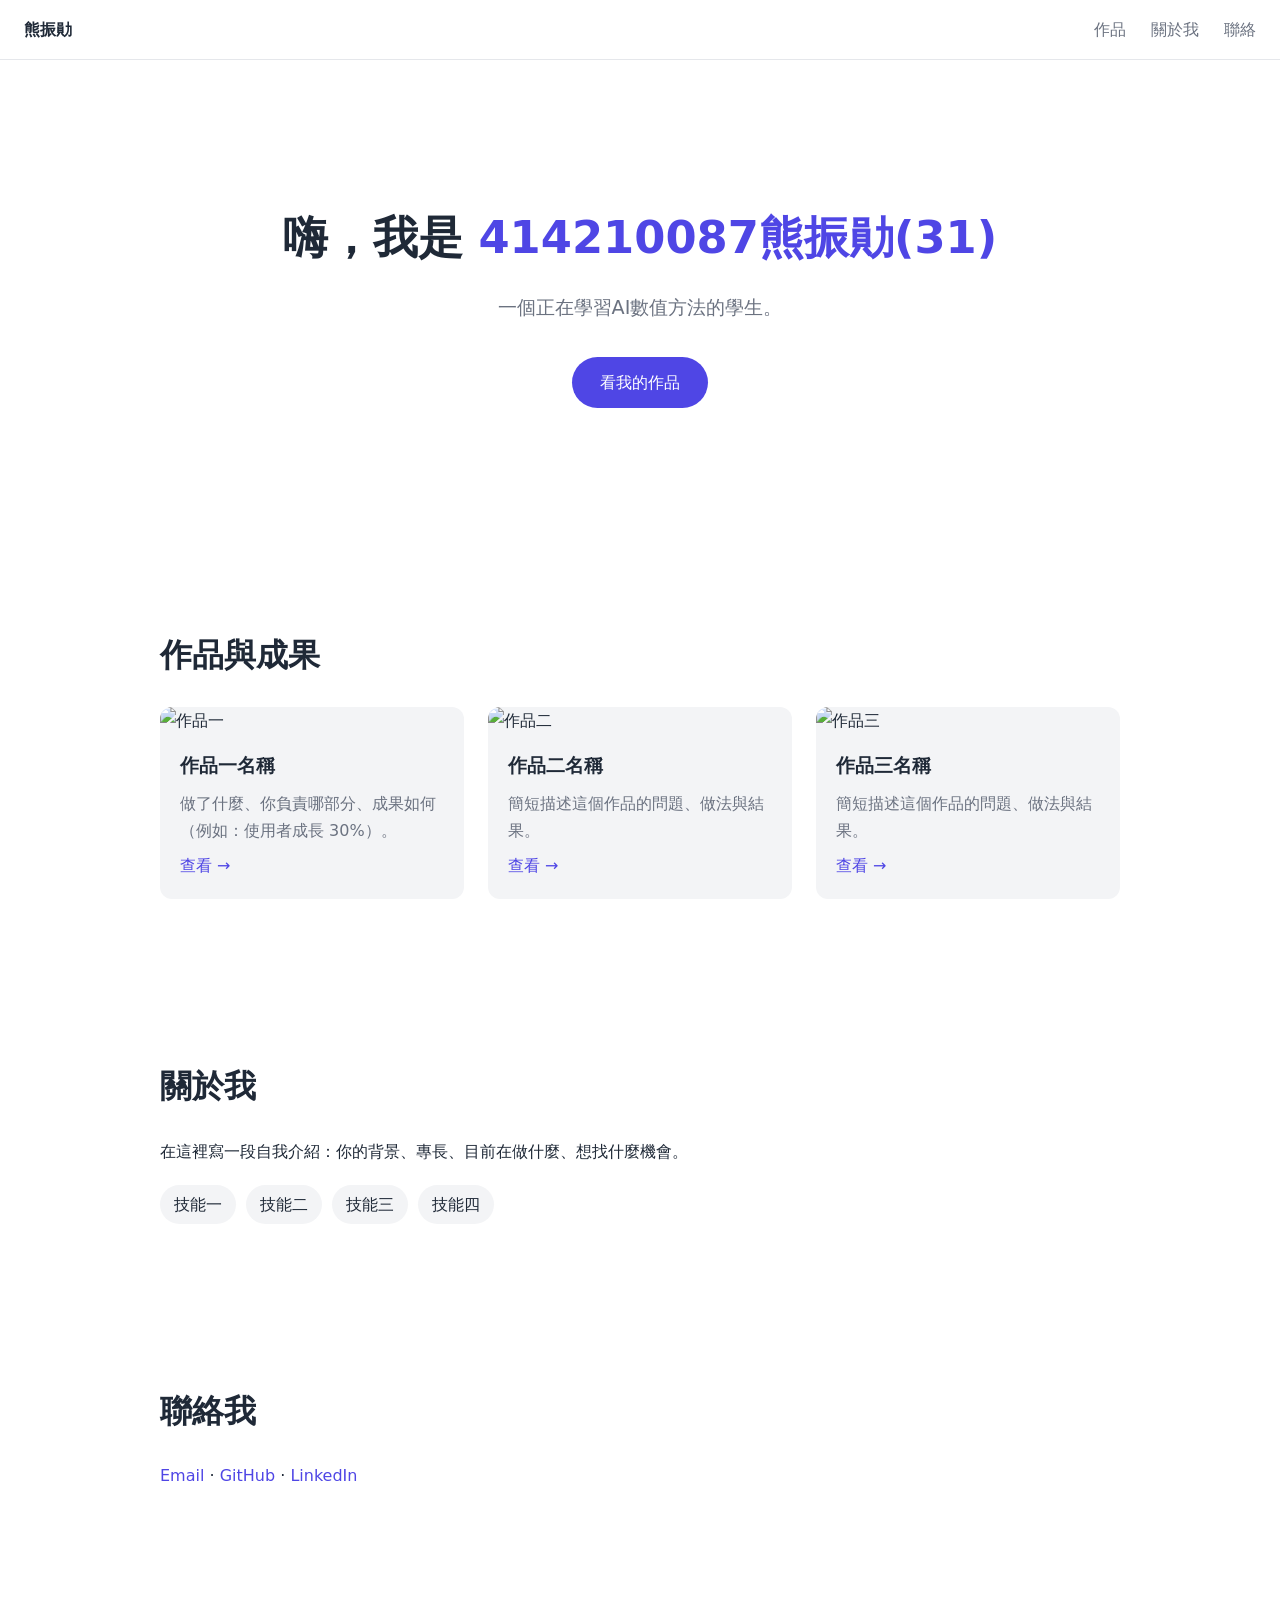
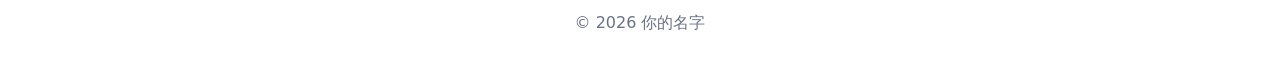
==== index.html @ 38b30c77 "第一版個人網頁" ====
<!DOCTYPE html>
<html lang="zh-Hant">
<head>
  <meta charset="UTF-8">
  <meta name="viewport" content="width=device-width, initial-scale=1.0">
  <title>熊振勛｜個人成果</title>
  <link rel="stylesheet" href="style.css">
</head>
<body>

  <!-- 導覽列 -->
  <header class="nav">
    <a href="#" class="logo">熊振勛</a>
    <nav>
      <a href="#projects">作品</a>
      <a href="#about">關於我</a>
      <a href="#contact">聯絡</a>
    </nav>
  </header>

  <!-- 首頁介紹 -->
  <section class="hero">
    <h1>嗨，我是 <span>414210087熊振勛(31)</span></h1>
    <p>一個正在學習AI數值方法的學生。</p>
    <a href="#projects" class="btn">看我的作品</a>
  </section>

  <!-- 作品 -->
  <section id="projects">
    <h2>作品與成果</h2>
    <div class="grid">

      <article class="card">
        <img src="https://placehold.co/600x400?text=Project+1" alt="作品一">
        <h3>作品一名稱</h3>
        <p>做了什麼、你負責哪部分、成果如何（例如：使用者成長 30%）。</p>
        <a href="#">查看 →</a>
      </article>

      <article class="card">
        <img src="https://placehold.co/600x400?text=Project+2" alt="作品二">
        <h3>作品二名稱</h3>
        <p>簡短描述這個作品的問題、做法與結果。</p>
        <a href="#">查看 →</a>
      </article>

      <article class="card">
        <img src="https://placehold.co/600x400?text=Project+3" alt="作品三">
        <h3>作品三名稱</h3>
        <p>簡短描述這個作品的問題、做法與結果。</p>
        <a href="#">查看 →</a>
      </article>

    </div>
  </section>

  <!-- 關於我 -->
  <section id="about">
    <h2>關於我</h2>
    <p>在這裡寫一段自我介紹：你的背景、專長、目前在做什麼、想找什麼機會。</p>
    <ul class="skills">
      <li>技能一</li>
      <li>技能二</li>
      <li>技能三</li>
      <li>技能四</li>
    </ul>
  </section>

  <!-- 聯絡 -->
  <section id="contact">
    <h2>聯絡我</h2>
    <p>
      <a href="mailto:you@example.com">Email</a> ·
      <a href="https://github.com/">GitHub</a> ·
      <a href="https://linkedin.com/">LinkedIn</a>
    </p>
  </section>

  <footer>© 2026 你的名字</footer>

</body>
</html>
---- style.css ----
/* 主色：改這裡就能換整個網站的顏色 */
:root {
  --main: #4f46e5;
  --text: #1f2937;
  --muted: #6b7280;
  --bg: #ffffff;
  --card: #f3f4f6;
}

* { box-sizing: border-box; margin: 0; padding: 0; }

body {
  font-family: system-ui, "Noto Sans TC", "Microsoft JhengHei", sans-serif;
  color: var(--text);
  background: var(--bg);
  line-height: 1.7;
}

a { color: var(--main); text-decoration: none; }

section {
  max-width: 1000px;
  margin: 0 auto;
  padding: 80px 20px;
}

h2 { font-size: 2rem; margin-bottom: 24px; }

/* 導覽列 */
.nav {
  position: sticky; top: 0;
  display: flex; justify-content: space-between; align-items: center;
  padding: 16px 24px;
  background: rgba(255, 255, 255, 0.9);
  backdrop-filter: blur(8px);
  border-bottom: 1px solid #e5e7eb;
}
.nav .logo { font-weight: 700; color: var(--text); }
.nav nav a { margin-left: 20px; color: var(--muted); }
.nav nav a:hover { color: var(--main); }

/* 首頁介紹 */
.hero { text-align: center; padding-top: 140px; padding-bottom: 140px; }
.hero h1 { font-size: 2.8rem; margin-bottom: 16px; }
.hero h1 span { color: var(--main); }
.hero p { color: var(--muted); font-size: 1.2rem; margin-bottom: 32px; }

.btn {
  display: inline-block;
  padding: 12px 28px;
  background: var(--main);
  color: #fff;
  border-radius: 999px;
}
.btn:hover { opacity: 0.85; }

/* 作品卡片 */
.grid {
  display: grid;
  grid-template-columns: repeat(auto-fit, minmax(260px, 1fr));
  gap: 24px;
}
.card {
  background: var(--card);
  border-radius: 12px;
  overflow: hidden;
  transition: transform 0.2s;
}
.card:hover { transform: translateY(-4px); }
.card img { width: 100%; display: block; }
.card h3, .card p, .card a { padding: 0 20px; }
.card h3 { margin-top: 16px; }
.card p { color: var(--muted); margin: 8px 0; }
.card a { display: block; padding-bottom: 20px; }

/* 技能標籤 */
.skills { list-style: none; display: flex; flex-wrap: wrap; gap: 10px; margin-top: 20px; }
.skills li { background: var(--card); padding: 6px 14px; border-radius: 999px; }

footer { text-align: center; padding: 40px; color: var(--muted); }

/* 手機版 */
@media (max-width: 600px) {
  .hero h1 { font-size: 2rem; }
  .nav nav a { margin-left: 12px; }
}
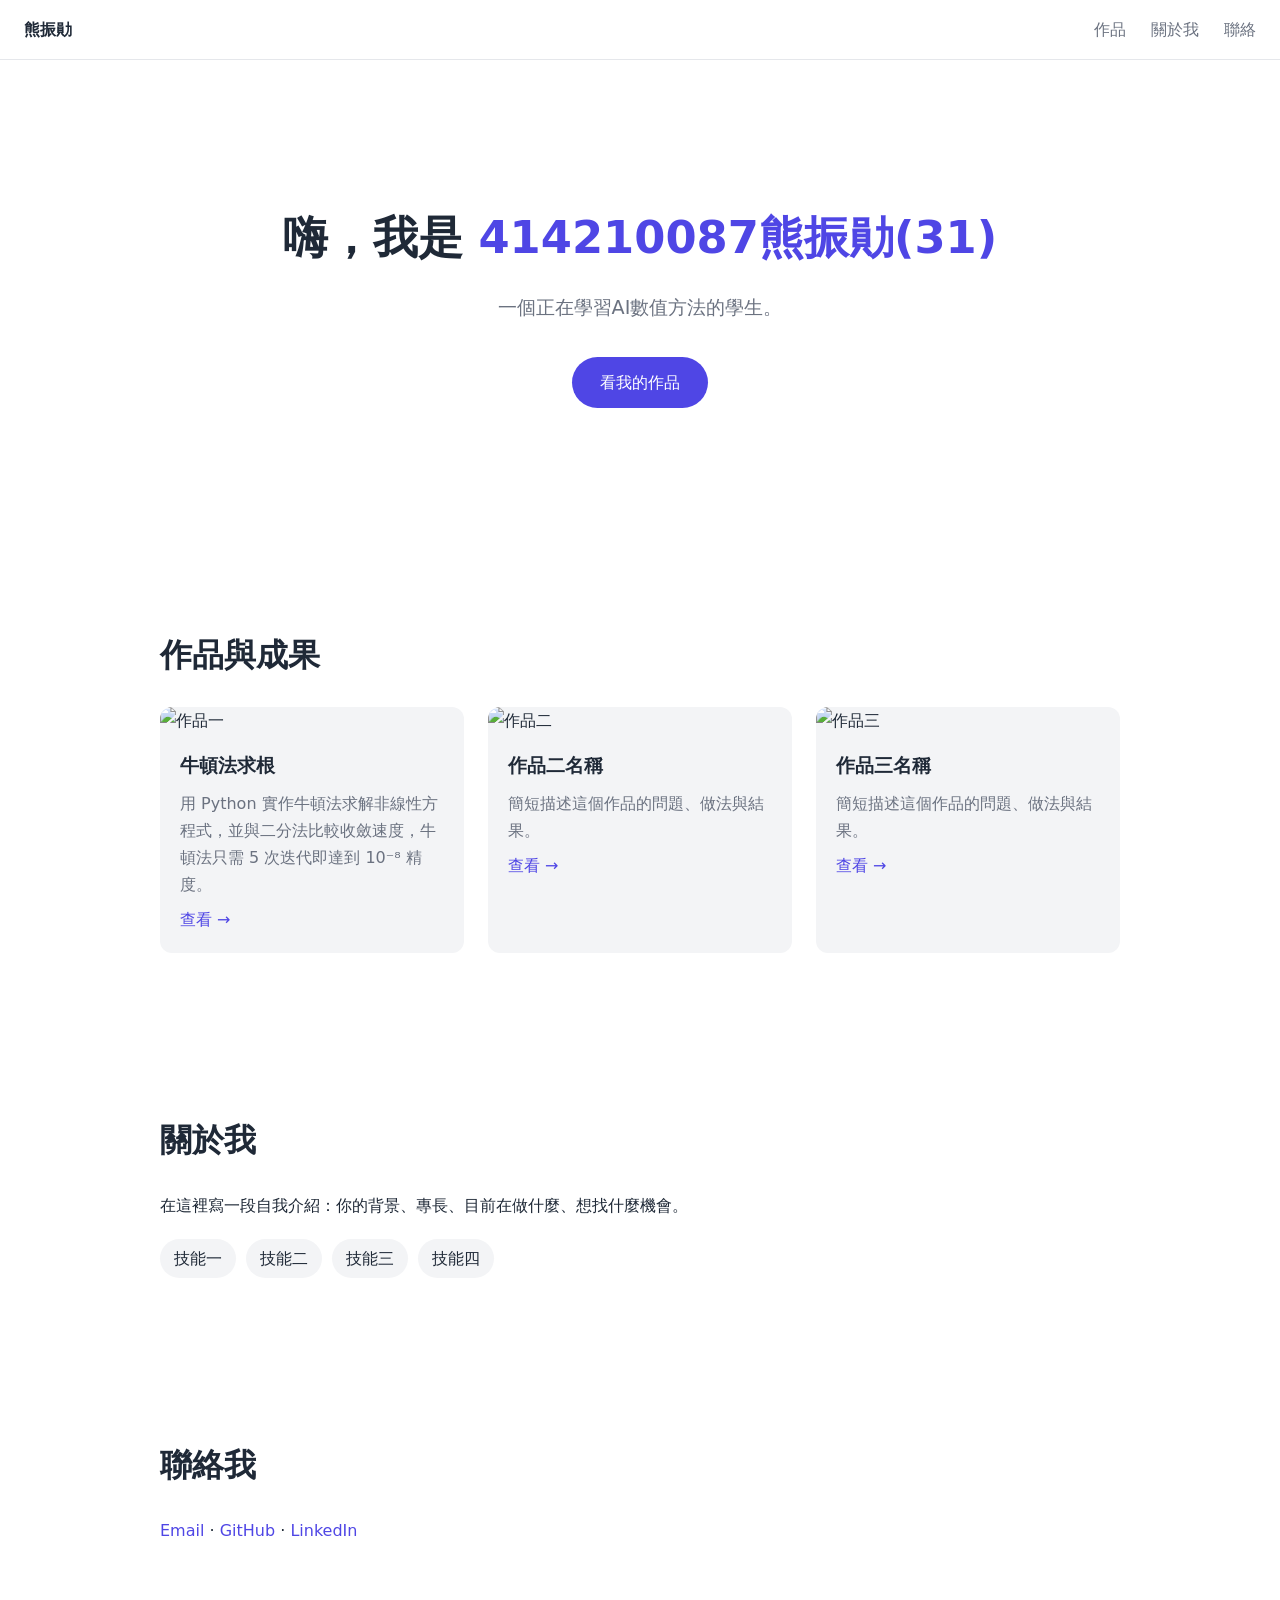
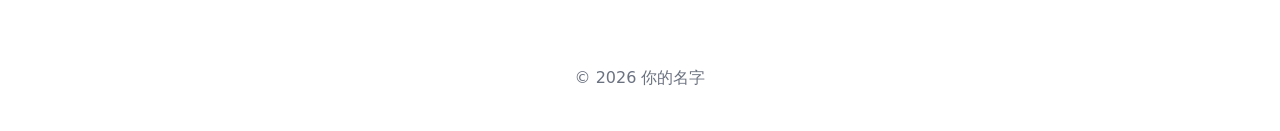
==== commit 7936803b: "新增作品：牛頓法求根" ====
--- a/index.html
+++ b/index.html
@@ -32,8 +32,8 @@
 
       <article class="card">
         <img src="https://placehold.co/600x400?text=Project+1" alt="作品一">
-        <h3>作品一名稱</h3>
-        <p>做了什麼、你負責哪部分、成果如何（例如：使用者成長 30%）。</p>
+        <h3>牛頓法求根</h3>
+        <p>用 Python 實作牛頓法求解非線性方程式，並與二分法比較收斂速度，牛頓法只需 5 次迭代即達到 10⁻⁸ 精度。</p>
         <a href="#">查看 →</a>
       </article>
 
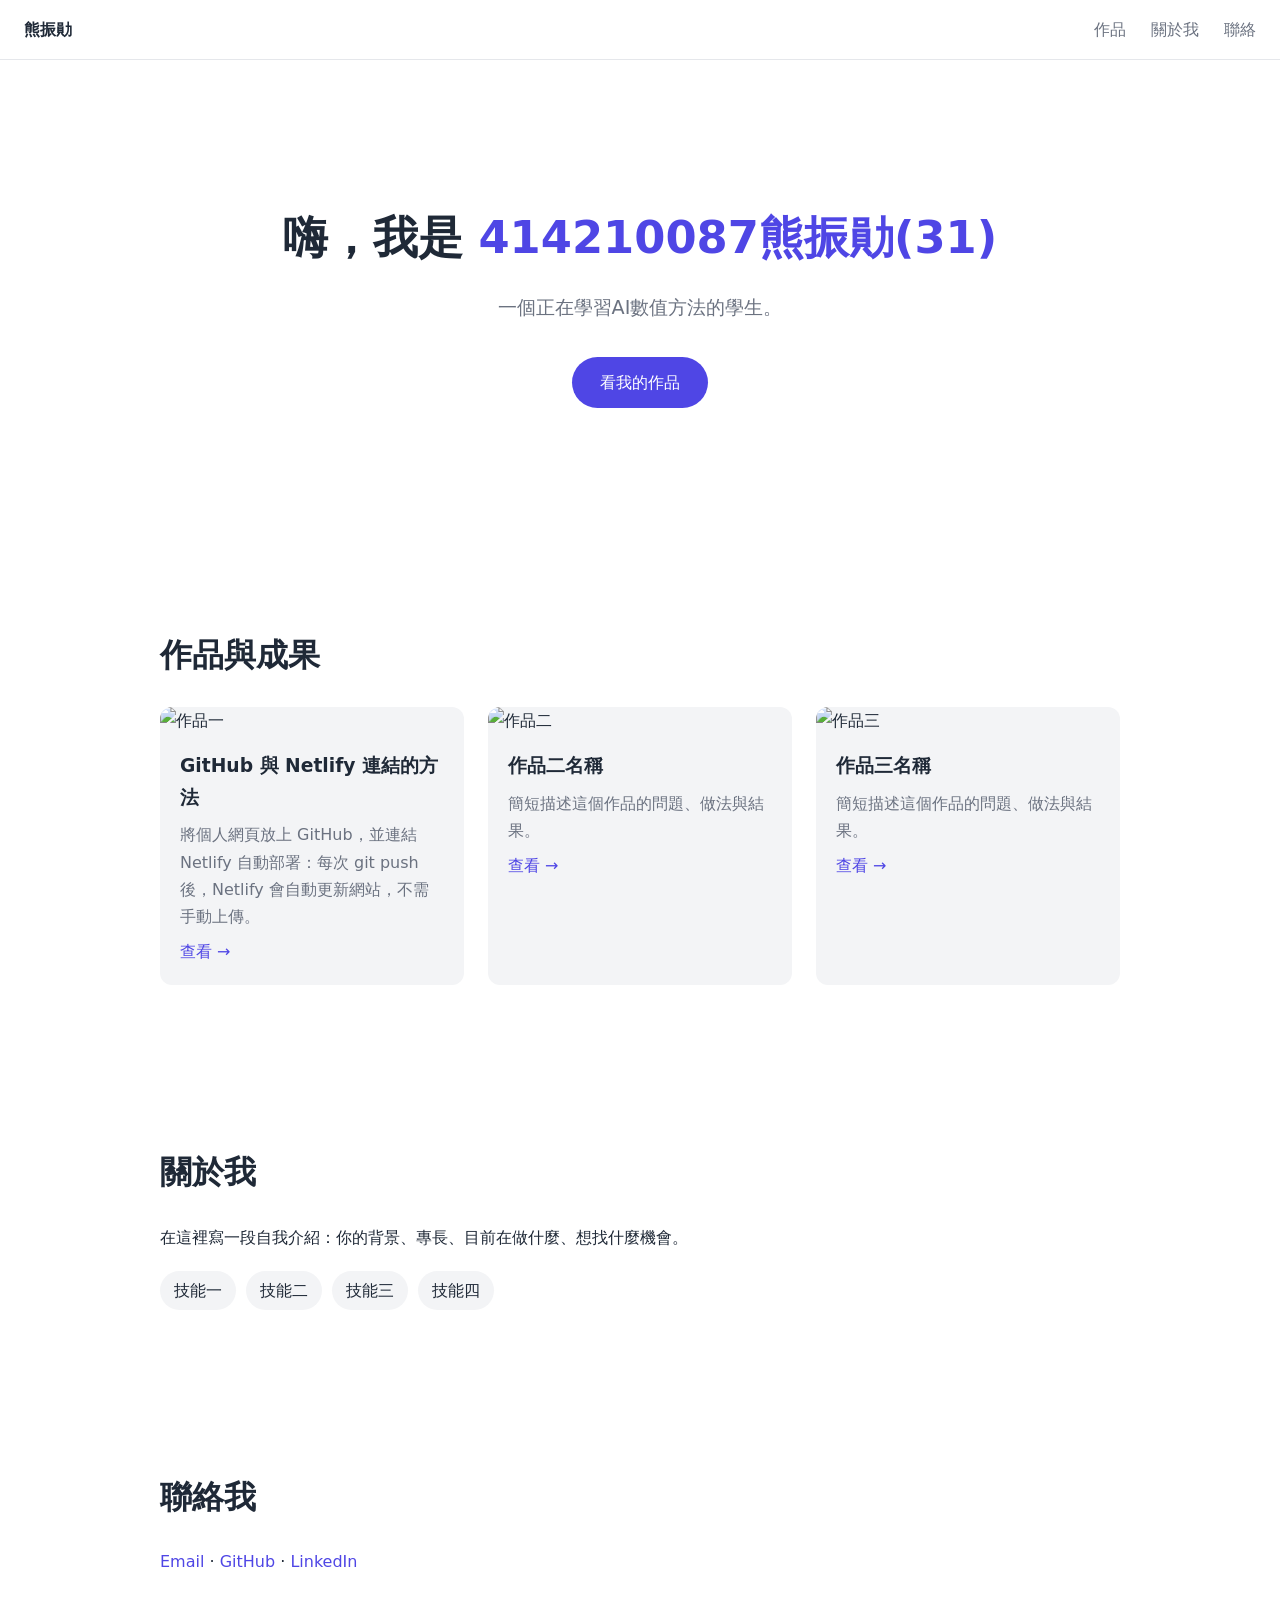
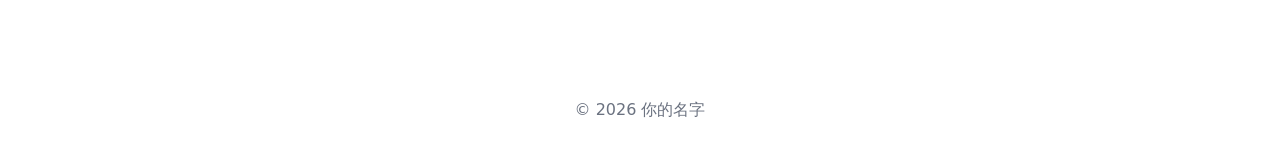
==== commit 9c9515ff: "作品一改為：GitHub 與 Netlify 連結的方法" ====
--- a/index.html
+++ b/index.html
@@ -32,8 +32,8 @@
 
       <article class="card">
         <img src="https://placehold.co/600x400?text=Project+1" alt="作品一">
-        <h3>牛頓法求根</h3>
-        <p>用 Python 實作牛頓法求解非線性方程式，並與二分法比較收斂速度，牛頓法只需 5 次迭代即達到 10⁻⁸ 精度。</p>
+        <h3>GitHub 與 Netlify 連結的方法</h3>
+        <p>將個人網頁放上 GitHub，並連結 Netlify 自動部署：每次 git push 後，Netlify 會自動更新網站，不需手動上傳。</p>
         <a href="#">查看 →</a>
       </article>
 
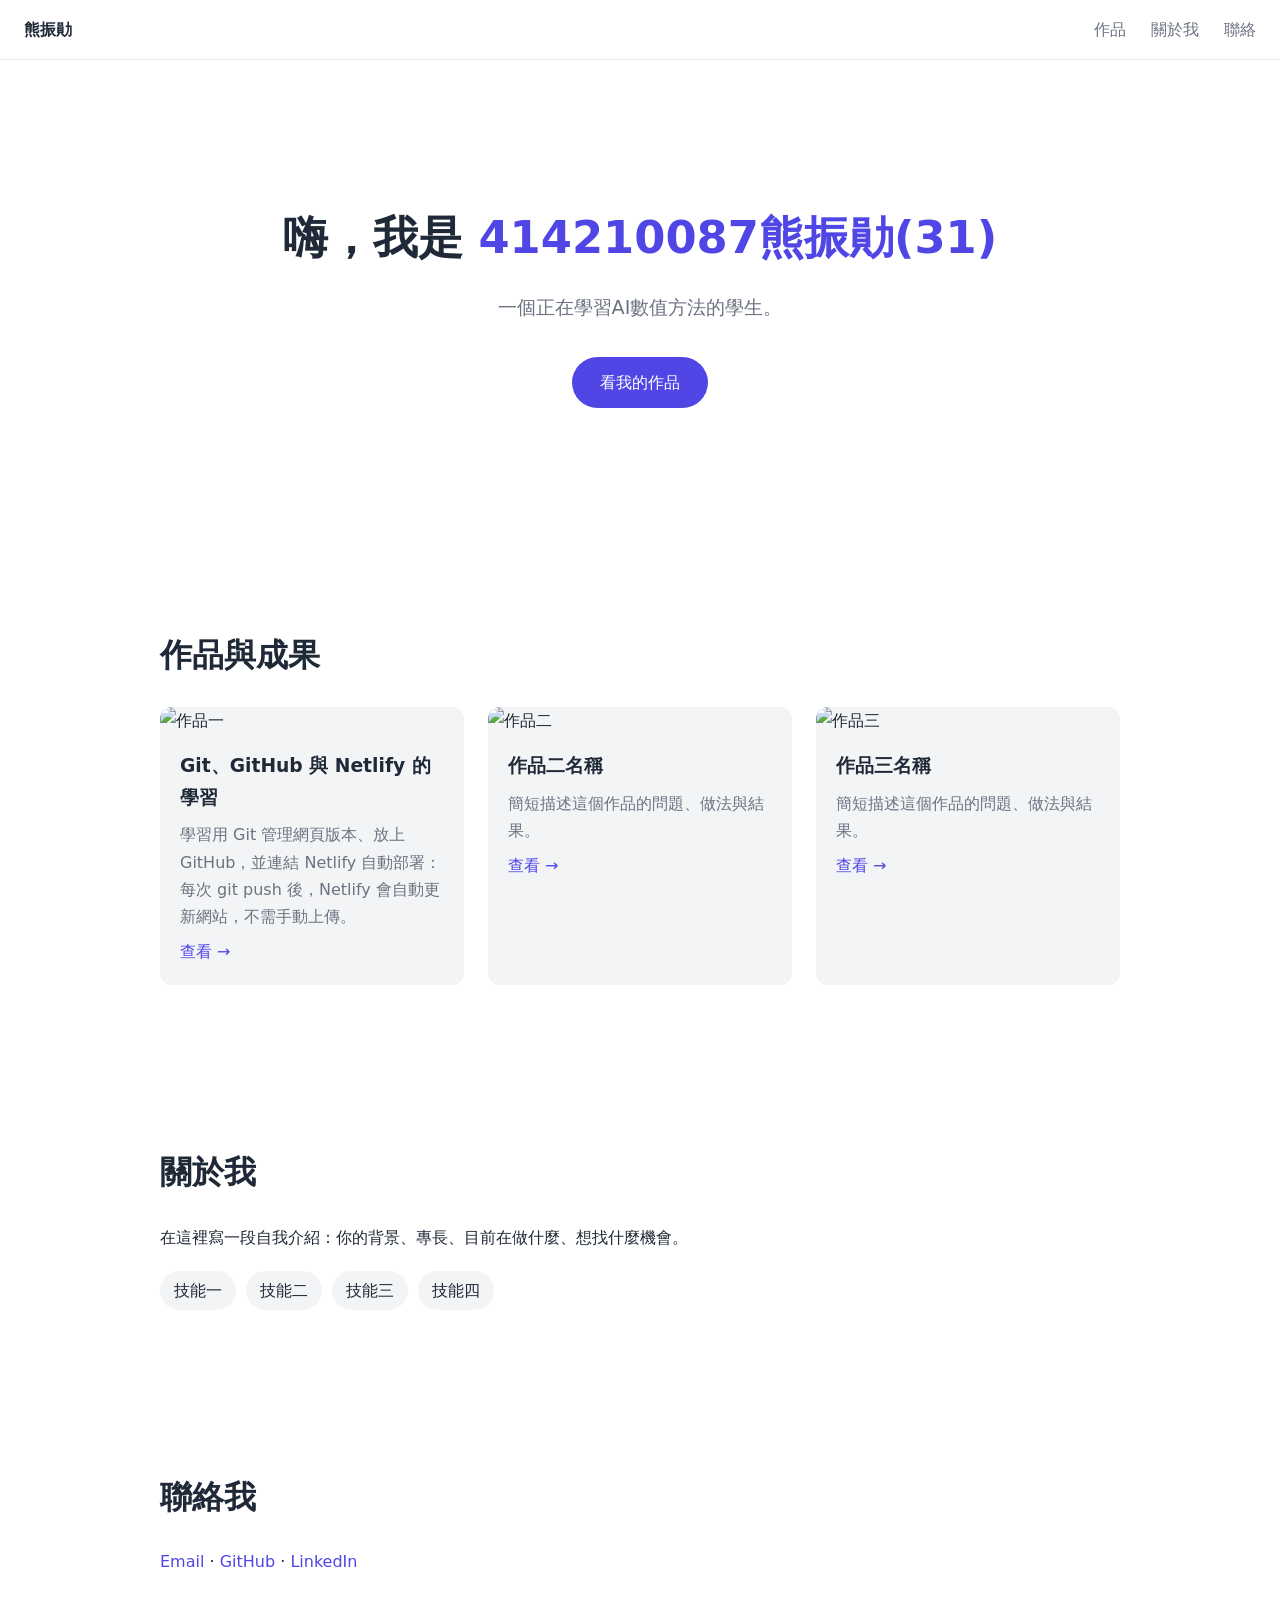
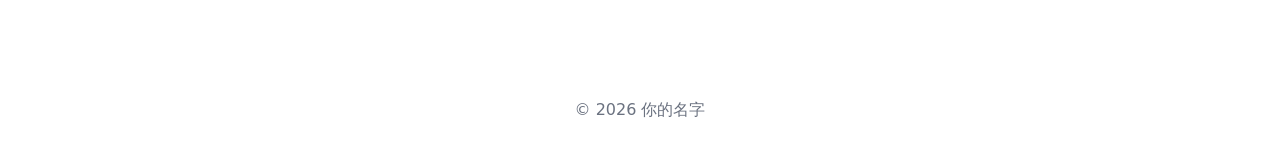
==== commit 804ae5c6: "作品一改為：Git、GitHub 與 Netlify 的學習" ====
--- a/index.html
+++ b/index.html
@@ -32,23 +32,23 @@
 
       <article class="card">
         <img src="https://placehold.co/600x400?text=Project+1" alt="作品一">
-        <h3>GitHub 與 Netlify 連結的方法</h3>
-        <p>將個人網頁放上 GitHub，並連結 Netlify 自動部署：每次 git push 後，Netlify 會自動更新網站，不需手動上傳。</p>
-        <a href="#">查看 →</a>
+        <h3><a href="github-netlify.html">Git、GitHub 與 Netlify 的學習</a></h3>
+        <p>學習用 Git 管理網頁版本、放上 GitHub，並連結 Netlify 自動部署：每次 git push 後，Netlify 會自動更新網站，不需手動上傳。</p>
+        <a href="github-netlify.html">查看 →</a>
       </article>
 
       <article class="card">
         <img src="https://placehold.co/600x400?text=Project+2" alt="作品二">
-        <h3>作品二名稱</h3>
+        <h3><a href="project2.html">作品二名稱</a></h3>
         <p>簡短描述這個作品的問題、做法與結果。</p>
-        <a href="#">查看 →</a>
+        <a href="project2.html">查看 →</a>
       </article>
 
       <article class="card">
         <img src="https://placehold.co/600x400?text=Project+3" alt="作品三">
-        <h3>作品三名稱</h3>
+        <h3><a href="project3.html">作品三名稱</a></h3>
         <p>簡短描述這個作品的問題、做法與結果。</p>
-        <a href="#">查看 →</a>
+        <a href="project3.html">查看 →</a>
       </article>
 
     </div>
--- a/style.css
+++ b/style.css
@@ -72,6 +72,25 @@
 .card h3 { margin-top: 16px; }
 .card p { color: var(--muted); margin: 8px 0; }
 .card a { display: block; padding-bottom: 20px; }
+.card h3 a { display: inline; padding: 0; color: inherit; }
+.card h3 a:hover { color: var(--main); }
+
+/* 作品說明頁 */
+.article { max-width: 760px; padding-top: 60px; }
+.article .back { display: inline-block; margin-bottom: 24px; }
+.article h1 { font-size: 2.2rem; margin-bottom: 12px; }
+.article .lead { color: var(--muted); font-size: 1.1rem; margin-bottom: 40px; }
+.article h2 { font-size: 1.4rem; margin: 40px 0 12px; }
+.article ol, .article ul { padding-left: 1.4em; }
+.article li { margin: 6px 0; }
+.article pre {
+  background: #111827; color: #f9fafb;
+  padding: 16px 20px; border-radius: 8px;
+  overflow-x: auto; margin: 12px 0;
+  font-size: 0.95rem; line-height: 1.6;
+}
+.article code { font-family: Consolas, "Courier New", monospace; }
+.article p code, .article li code { background: var(--card); padding: 2px 6px; border-radius: 4px; }
 
 /* 技能標籤 */
 .skills { list-style: none; display: flex; flex-wrap: wrap; gap: 10px; margin-top: 20px; }
